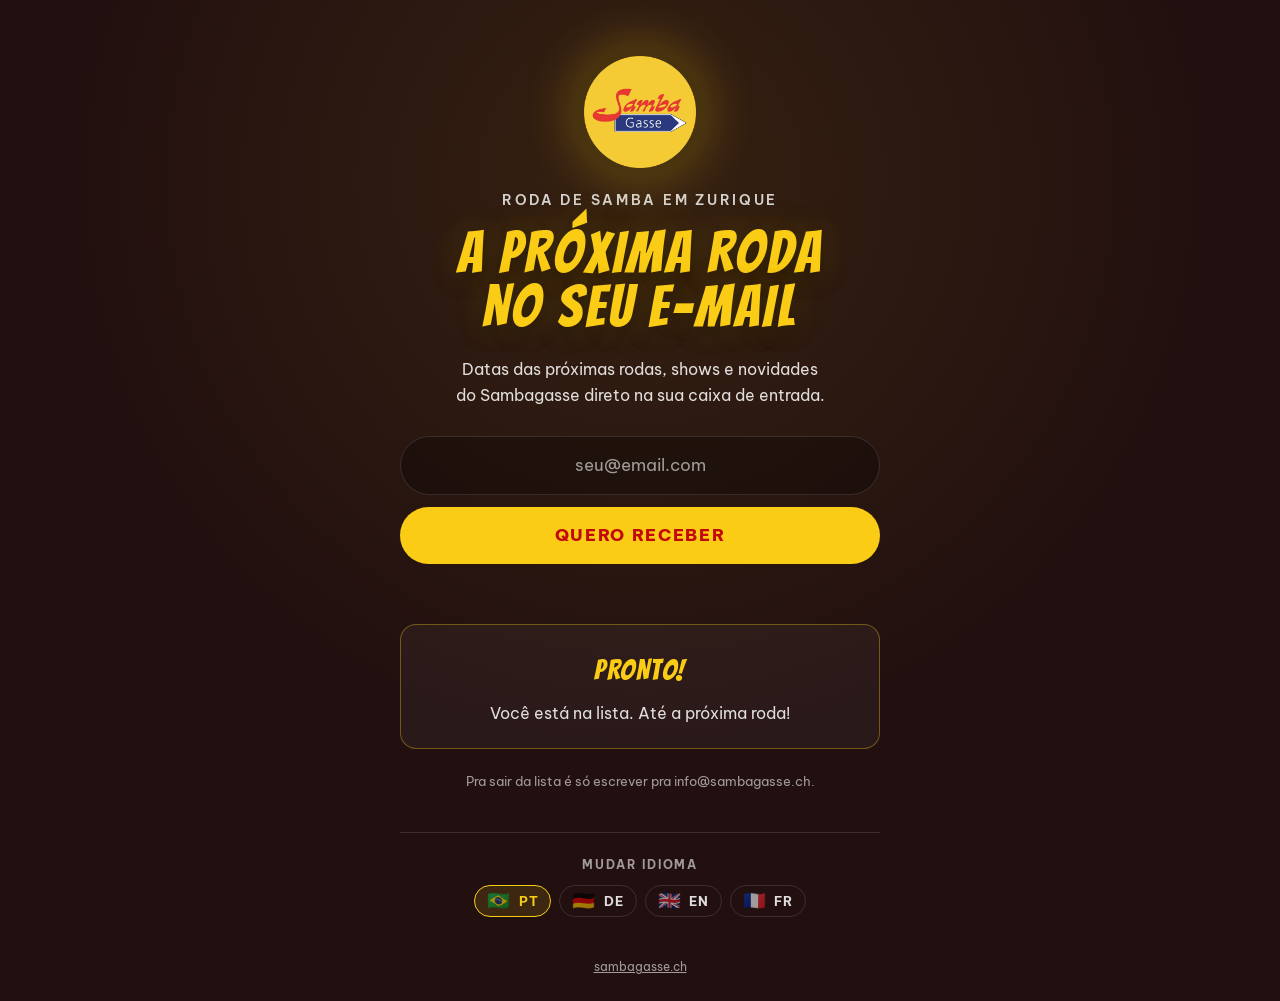
==== index.html @ 11bf858c "Página de inscrição na newsletter da Sambagasse Formulário de e-mail em PT/DE/EN/FR que salva na tab" ====
<!doctype html>
<html lang="pt-BR">
<head>
<meta charset="utf-8">
<meta name="viewport" content="width=device-width, initial-scale=1, viewport-fit=cover">
<title>Newsletter Sambagasse</title>
<link rel="icon" href="images/logo.png">
<link rel="preconnect" href="https://fonts.googleapis.com">
<link rel="preconnect" href="https://fonts.gstatic.com" crossorigin>
<link rel="stylesheet" href="https://fonts.googleapis.com/css2?family=Bangers&family=Be+Vietnam+Pro:wght@400;600;700;800&display=swap">
<style>
/* Visual do sambagasse.ch: noite vinho, Bangers amarelo-sol, botão pílula amarelo. Uma coluna centralizada. */
:root {
  --bg: #221010;
  --glass: rgba(255, 255, 255, .04);
  --glass-line: rgba(255, 255, 255, .12);
  --white: #ffffff;
  --text: rgba(255, 255, 255, .86);
  --muted: rgba(255, 255, 255, .58);
  --sun: #facc15;
  --red: #c20a0a;
  --error: #ff8a80;
  --font-heading: "Bangers", "Impact", "Arial Black", sans-serif;
  --font-body: "Be Vietnam Pro", "Helvetica Neue", Arial, sans-serif;
  --ease: .22s cubic-bezier(.4, 0, .2, 1);
  color-scheme: dark;
}
* { box-sizing: border-box; }
html, body { min-height: 100%; }
body {
  margin: 0; background: var(--bg); color: var(--text); font: 16px/1.6 var(--font-body);
  padding: env(safe-area-inset-top, 0px) 16px env(safe-area-inset-bottom, 0px);
  background-image: radial-gradient(circle at 50% 18%, rgba(250,204,21,.09) 0%, transparent 55%);
}
main { max-width: 30rem; margin: 0 auto; padding-block: 56px 40px; display: grid; justify-items: center; gap: 22px; text-align: center; }
.logo { width: 112px; height: 112px; filter: drop-shadow(0 0 10px rgba(0,0,0,.4)) drop-shadow(0 0 28px rgba(250,204,21,.45)); }
.kicker { letter-spacing: .2em; text-transform: uppercase; font-weight: 600; font-size: .85rem; color: rgba(255,255,255,.8); }
h1 { font-family: var(--font-heading); font-weight: 400; color: var(--sun); text-transform: uppercase; letter-spacing: .05em; font-size: clamp(2.6rem, 10vw, 3.6rem); line-height: .95; margin: -8px 0 0; text-wrap: balance; text-shadow: 0 4px 20px rgba(0,0,0,.5), 0 0 30px rgba(250,204,21,.25); }
.lead { margin: 0; max-width: 34ch; }

form { width: 100%; display: grid; gap: 12px; margin-top: 6px; }
label.sr { position: absolute; width: 1px; height: 1px; overflow: hidden; clip: rect(0 0 0 0); white-space: nowrap; }
input[type=email] {
  width: 100%; padding: 15px 20px; border-radius: 9999px; border: 1px solid var(--glass-line);
  background: rgba(0,0,0,.28); color: var(--white); font: inherit; font-size: 1.05rem; text-align: center;
  transition: border-color var(--ease);
}
input[type=email]::placeholder { color: var(--muted); }
input[type=email]:focus { outline: none; border-color: var(--sun); }
input[aria-invalid="true"] { border-color: var(--error); }
button.cta {
  background: var(--sun); color: var(--red); border: 0; border-radius: 9999px; padding: 15px 28px;
  font: inherit; font-size: 1.05rem; font-weight: 800; text-transform: uppercase; letter-spacing: .1em; cursor: pointer;
  transition: transform var(--ease), box-shadow var(--ease), opacity var(--ease);
}
button.cta:hover:not(:disabled) { transform: translateY(-2px) scale(1.02); box-shadow: 0 8px 30px rgba(250,204,21,.4); }
button.cta:disabled { opacity: .6; cursor: wait; }
:focus-visible { outline: 3px solid var(--sun); outline-offset: 3px; }
.hp { position: absolute; left: -9999px; width: 1px; height: 1px; opacity: 0; }

#msg { min-height: 1.6em; margin: 0; font-weight: 600; }
#msg.error { color: var(--error); }
#msg.ok { color: var(--sun); }
.done { display: grid; gap: 8px; background: var(--glass); border: 1px solid rgba(250,204,21,.35); border-radius: 1rem; padding: 22px; width: 100%; }
.done strong { font-family: var(--font-heading); font-weight: 400; font-size: 1.8rem; letter-spacing: .05em; color: var(--sun); text-transform: uppercase; }
.note { font-size: .82rem; color: var(--muted); margin: 0; max-width: 40ch; }

.langs { display: grid; justify-items: center; gap: 10px; margin-top: 18px; padding-top: 22px; border-top: 1px solid var(--glass-line); width: 100%; }
.langs span { font-size: .75rem; letter-spacing: .14em; text-transform: uppercase; color: var(--muted); font-weight: 700; }
.flags { display: flex; gap: 8px; flex-wrap: wrap; justify-content: center; }
.flags button {
  display: inline-flex; align-items: center; gap: 6px; background: transparent; color: var(--text);
  border: 1px solid var(--glass-line); border-radius: 9999px; padding: 5px 12px; cursor: pointer; font: inherit; font-size: .8rem; font-weight: 700; letter-spacing: .06em;
  transition: border-color var(--ease), background var(--ease);
}
.flags button .flag { font-size: 1.15rem; line-height: 1; }
.flags button:hover { border-color: var(--sun); }
.flags button[aria-pressed="true"] { border-color: var(--sun); background: rgba(250,204,21,.12); color: var(--sun); }
footer { color: var(--muted); font-size: .78rem; padding-bottom: 24px; text-align: center; }
footer a { color: inherit; }
@media (prefers-reduced-motion: reduce) { * { transition: none !important; } }
</style>
</head>
<body>
<main>
  <img class="logo" src="images/logo.png" alt="Sambagasse" onerror="this.hidden=true">
  <div class="kicker" data-t="kicker">Roda de Samba em Zurique</div>
  <h1 data-t="title">A próxima roda no seu e-mail</h1>
  <p class="lead" data-t="lead">Datas das próximas rodas, shows e novidades do Sambagasse direto na sua caixa de entrada.</p>

  <form id="form" novalidate>
    <label class="sr" for="email" data-t="label">Seu e-mail</label>
    <input type="email" id="email" name="email" autocomplete="email" inputmode="email" required placeholder="seu@email.com" data-t-placeholder="placeholder">
    <!-- Campo-armadilha pra robôs: pessoas não veem nem preenchem -->
    <input class="hp" type="text" id="website" name="website" tabindex="-1" autocomplete="off" aria-hidden="true">
    <button class="cta" type="submit" id="submit" data-t="button">Quero receber</button>
    <p id="msg" role="status" aria-live="polite"></p>
  </form>

  <div class="done" id="done" hidden>
    <strong data-t="doneTitle">Pronto!</strong>
    <span data-t="doneText">Você está na lista. Até a próxima roda!</span>
  </div>

  <p class="note" data-t="note">Pra sair da lista é só escrever pra info@sambagasse.ch.</p>

  <nav class="langs" aria-labelledby="langLabel">
    <span id="langLabel" data-t="change">Mudar idioma</span>
    <div class="flags">
      <button type="button" data-lang="pt" aria-pressed="true"><span class="flag" aria-hidden="true">🇧🇷</span>PT</button>
      <button type="button" data-lang="de" aria-pressed="false"><span class="flag" aria-hidden="true">🇩🇪</span>DE</button>
      <button type="button" data-lang="en" aria-pressed="false"><span class="flag" aria-hidden="true">🇬🇧</span>EN</button>
      <button type="button" data-lang="fr" aria-pressed="false"><span class="flag" aria-hidden="true">🇫🇷</span>FR</button>
    </div>
  </nav>
</main>
<footer><a href="https://sambagasse.ch" target="_blank" rel="noopener">sambagasse.ch</a></footer>

<script>
// Supabase: URL do projeto e a chave pública (anon / publishable). Nunca coloque a service_role aqui.
const SUPABASE_URL = "https://fixpfxxlnuhwzvbgcykm.supabase.co";
const SUPABASE_KEY = "sb_publishable_9SUF0gKkr4337Ai9i4kCrg_pSaW2sSI";
const TABLE = "emails_newsletter";

const T = {
  pt: {
    html: "pt-BR", kicker: "Roda de Samba em Zurique", title: "A próxima roda no seu e-mail",
    lead: "Datas das próximas rodas, shows e novidades do Sambagasse direto na sua caixa de entrada.",
    label: "Seu e-mail", placeholder: "seu@email.com", button: "Quero receber", sending: "Enviando…",
    doneTitle: "Pronto!", doneText: "Você está na lista. Até a próxima roda!",
    note: "Pra sair da lista é só escrever pra info@sambagasse.ch.", change: "Mudar idioma",
    invalid: "Esse e-mail parece incompleto. Confere e tenta de novo.",
    already: "Esse e-mail já está na lista. Até a próxima roda!",
    error: "Não deu pra salvar agora. Tenta de novo em instantes.",
  },
  de: {
    html: "de-CH", kicker: "Samba-Roda in Zürich", title: "Die nächste Roda in deinem Postfach",
    lead: "Termine der nächsten Rodas, Konzerte und News von Sambagasse direkt in dein Postfach.",
    label: "Deine E-Mail-Adresse", placeholder: "deine@email.ch", button: "Anmelden", sending: "Wird gesendet…",
    doneTitle: "Geschafft!", doneText: "Du bist auf der Liste. Bis zur nächsten Roda!",
    note: "Abmelden kannst du dich jederzeit mit einer Nachricht an info@sambagasse.ch.", change: "Sprache ändern",
    invalid: "Diese E-Mail-Adresse scheint unvollständig. Bitte prüfe sie nochmal.",
    already: "Diese E-Mail-Adresse ist schon auf der Liste. Bis zur nächsten Roda!",
    error: "Das Speichern hat gerade nicht geklappt. Bitte versuch es gleich nochmal.",
  },
  en: {
    html: "en", kicker: "Samba Roda in Zurich", title: "The next roda in your inbox",
    lead: "Dates of upcoming rodas, concerts and Sambagasse news, straight to your inbox.",
    label: "Your email", placeholder: "you@email.com", button: "Sign me up", sending: "Sending…",
    doneTitle: "You're in!", doneText: "You're on the list. See you at the next roda!",
    note: "To leave the list, just write to info@sambagasse.ch.", change: "Change language",
    invalid: "That email looks incomplete. Please check it and try again.",
    already: "That email is already on the list. See you at the next roda!",
    error: "We couldn't save that right now. Please try again in a moment.",
  },
  fr: {
    html: "fr", kicker: "Roda de samba à Zurich", title: "La prochaine roda dans ta boîte mail",
    lead: "Les dates des prochaines rodas, les concerts et les nouvelles de Sambagasse, directement par e-mail.",
    label: "Ton adresse e-mail", placeholder: "toi@email.ch", button: "Je m'inscris", sending: "Envoi…",
    doneTitle: "C'est fait !", doneText: "Tu es sur la liste. À la prochaine roda !",
    note: "Pour te désinscrire, écris simplement à info@sambagasse.ch.", change: "Changer de langue",
    invalid: "Cette adresse e-mail semble incomplète. Vérifie-la et réessaie.",
    already: "Cette adresse est déjà sur la liste. À la prochaine roda !",
    error: "Impossible d'enregistrer pour l'instant. Réessaie dans un instant.",
  },
};

const $ = (id) => document.getElementById(id);
let lang = "pt";

function setLang(next) {
  lang = T[next] ? next : "pt";
  const t = T[lang];
  document.documentElement.lang = t.html;
  document.querySelectorAll("[data-t]").forEach((el) => { el.textContent = t[el.dataset.t]; });
  document.querySelectorAll("[data-t-placeholder]").forEach((el) => { el.placeholder = t[el.dataset.tPlaceholder]; });
  document.querySelectorAll(".flags button").forEach((b) => b.setAttribute("aria-pressed", String(b.dataset.lang === lang)));
  if ($("msg").dataset.key) say($("msg").dataset.key, $("msg").className);
  try { localStorage.setItem("sg-lang", lang); } catch (e) {}
}

function say(key, kind) {
  const msg = $("msg");
  msg.dataset.key = key || "";
  msg.textContent = key ? T[lang][key] : "";
  msg.className = kind || "";
}

function finish(key) {
  $("form").hidden = true;
  $("done").hidden = false;
  if (key === "already") $("done").querySelector("span").textContent = T[lang].already;
}

async function subscribe(e) {
  e.preventDefault();
  const input = $("email");
  const email = input.value.trim().toLowerCase();
  if (!/^[^\s@]+@[^\s@]+\.[^\s@]{2,}$/.test(email)) {
    input.setAttribute("aria-invalid", "true");
    say("invalid", "error");
    input.focus();
    return;
  }
  input.removeAttribute("aria-invalid");
  if ($("website").value) { finish(); return; } // robô: finge sucesso e não salva

  const btn = $("submit");
  btn.disabled = true; btn.textContent = T[lang].sending; say("");
  try {
    const res = await fetch(`${SUPABASE_URL}/rest/v1/${TABLE}`, {
      method: "POST",
      headers: {
        apikey: SUPABASE_KEY,
        Authorization: `Bearer ${SUPABASE_KEY}`,
        "Content-Type": "application/json",
        Prefer: "return=minimal",
      },
      body: JSON.stringify({ email, language: lang }),
    });
    if (res.ok) return finish();
    if (res.status === 409) return finish("already"); // e-mail repetido (índice único)
    console.error("Supabase:", res.status, await res.text());
    say("error", "error");
  } catch (err) {
    console.error("Supabase:", err);
    say("error", "error");
  } finally {
    btn.disabled = false; btn.textContent = T[lang].button;
  }
}

$("form").addEventListener("submit", subscribe);
$("email").addEventListener("input", () => { $("email").removeAttribute("aria-invalid"); if ($("msg").className === "error") say(""); });
document.querySelectorAll(".flags button").forEach((b) => b.addEventListener("click", () => setLang(b.dataset.lang)));

// Abre sempre em português, a não ser que a pessoa já tenha escolhido outro idioma antes
let saved = null;
try { saved = localStorage.getItem("sg-lang"); } catch (e) {}
setLang(saved || "pt");
</script>
</body>
</html>
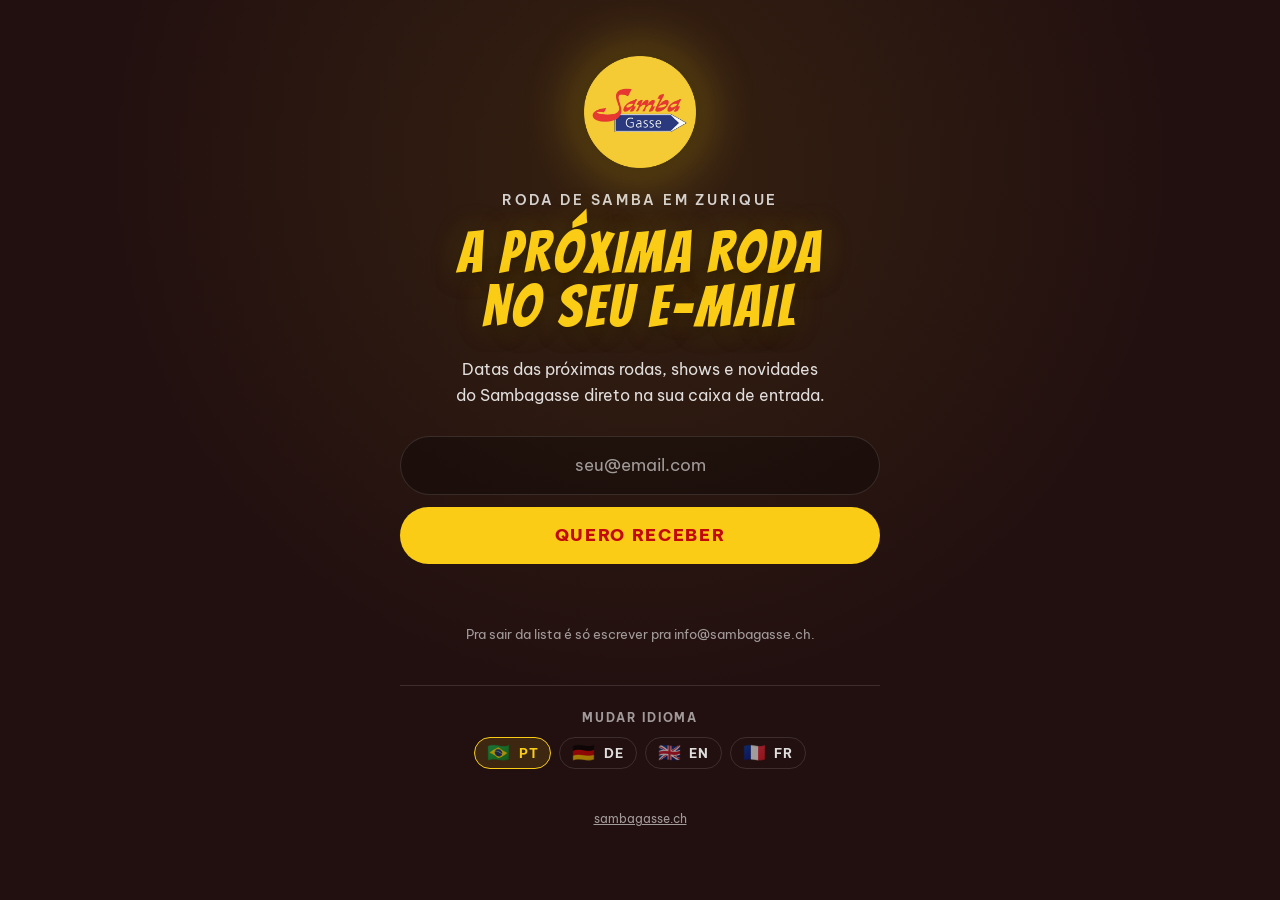
==== commit ef1e5848: "Esconde a mensagem de sucesso até o envio do e-mail Co-Authored-By: Claude Opus 5.5 <noreply@anthrop" ====
--- a/index.html
+++ b/index.html
@@ -26,6 +26,7 @@
   color-scheme: dark;
 }
 * { box-sizing: border-box; }
+[hidden] { display: none !important; }
 html, body { min-height: 100%; }
 body {
   margin: 0; background: var(--bg); color: var(--text); font: 16px/1.6 var(--font-body);
@@ -189,7 +190,9 @@
 function finish(key) {
   $("form").hidden = true;
   $("done").hidden = false;
-  if (key === "already") $("done").querySelector("span").textContent = T[lang].already;
+  const text = $("done").querySelector("span");
+  text.dataset.t = key === "already" ? "already" : "doneText";
+  text.textContent = T[lang][text.dataset.t];
 }
 
 async function subscribe(e) {
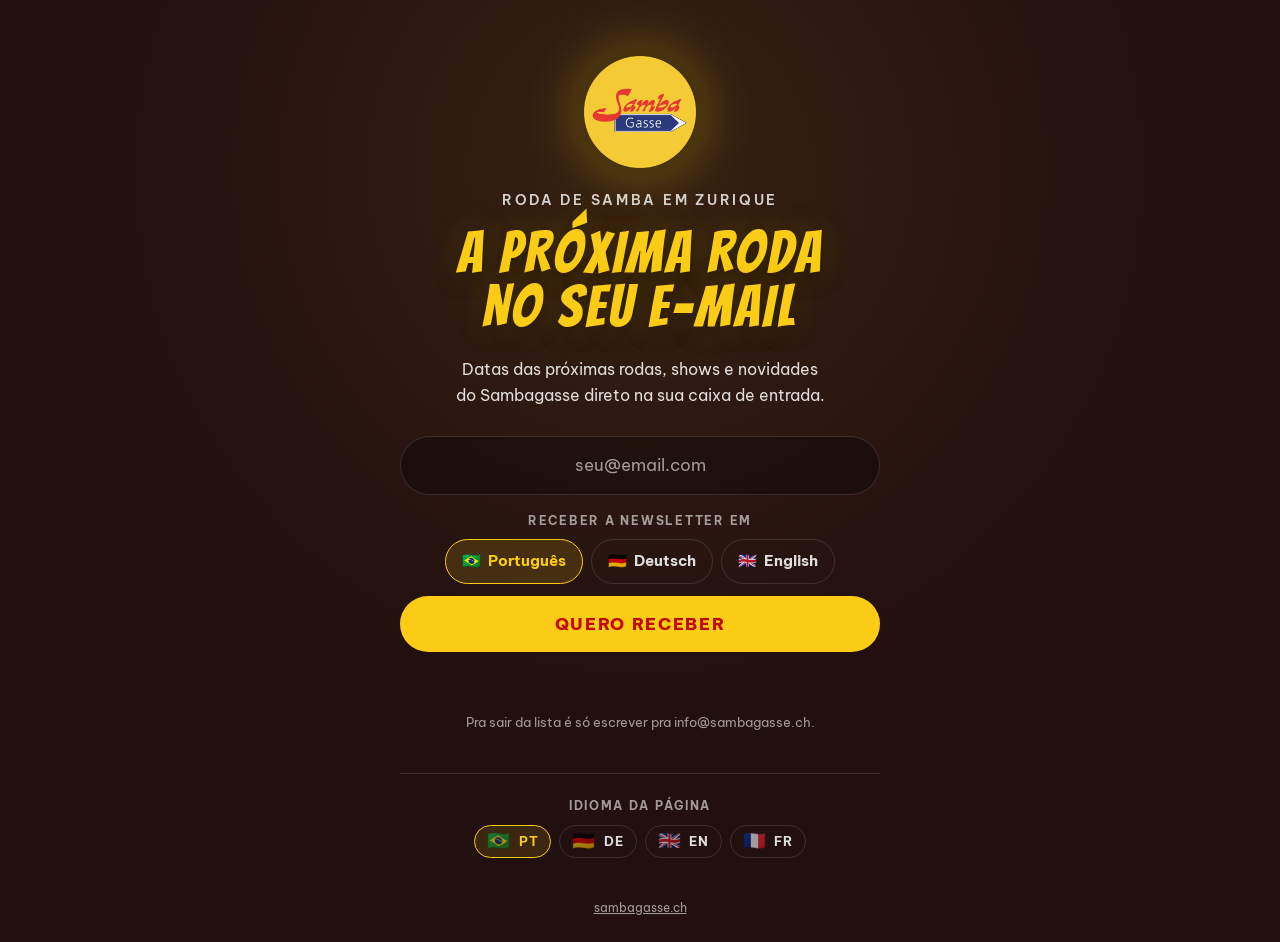
==== commit f1f48ec7: "Escolha do idioma da newsletter: no cadastro e na página idioma.html Co-Authored-By: Claude Opus 5.5" ====
--- a/index.html
+++ b/index.html
@@ -8,79 +8,7 @@
 <link rel="preconnect" href="https://fonts.googleapis.com">
 <link rel="preconnect" href="https://fonts.gstatic.com" crossorigin>
 <link rel="stylesheet" href="https://fonts.googleapis.com/css2?family=Bangers&family=Be+Vietnam+Pro:wght@400;600;700;800&display=swap">
-<style>
-/* Visual do sambagasse.ch: noite vinho, Bangers amarelo-sol, botão pílula amarelo. Uma coluna centralizada. */
-:root {
-  --bg: #221010;
-  --glass: rgba(255, 255, 255, .04);
-  --glass-line: rgba(255, 255, 255, .12);
-  --white: #ffffff;
-  --text: rgba(255, 255, 255, .86);
-  --muted: rgba(255, 255, 255, .58);
-  --sun: #facc15;
-  --red: #c20a0a;
-  --error: #ff8a80;
-  --font-heading: "Bangers", "Impact", "Arial Black", sans-serif;
-  --font-body: "Be Vietnam Pro", "Helvetica Neue", Arial, sans-serif;
-  --ease: .22s cubic-bezier(.4, 0, .2, 1);
-  color-scheme: dark;
-}
-* { box-sizing: border-box; }
-[hidden] { display: none !important; }
-html, body { min-height: 100%; }
-body {
-  margin: 0; background: var(--bg); color: var(--text); font: 16px/1.6 var(--font-body);
-  padding: env(safe-area-inset-top, 0px) 16px env(safe-area-inset-bottom, 0px);
-  background-image: radial-gradient(circle at 50% 18%, rgba(250,204,21,.09) 0%, transparent 55%);
-}
-main { max-width: 30rem; margin: 0 auto; padding-block: 56px 40px; display: grid; justify-items: center; gap: 22px; text-align: center; }
-.logo { width: 112px; height: 112px; filter: drop-shadow(0 0 10px rgba(0,0,0,.4)) drop-shadow(0 0 28px rgba(250,204,21,.45)); }
-.kicker { letter-spacing: .2em; text-transform: uppercase; font-weight: 600; font-size: .85rem; color: rgba(255,255,255,.8); }
-h1 { font-family: var(--font-heading); font-weight: 400; color: var(--sun); text-transform: uppercase; letter-spacing: .05em; font-size: clamp(2.6rem, 10vw, 3.6rem); line-height: .95; margin: -8px 0 0; text-wrap: balance; text-shadow: 0 4px 20px rgba(0,0,0,.5), 0 0 30px rgba(250,204,21,.25); }
-.lead { margin: 0; max-width: 34ch; }
-
-form { width: 100%; display: grid; gap: 12px; margin-top: 6px; }
-label.sr { position: absolute; width: 1px; height: 1px; overflow: hidden; clip: rect(0 0 0 0); white-space: nowrap; }
-input[type=email] {
-  width: 100%; padding: 15px 20px; border-radius: 9999px; border: 1px solid var(--glass-line);
-  background: rgba(0,0,0,.28); color: var(--white); font: inherit; font-size: 1.05rem; text-align: center;
-  transition: border-color var(--ease);
-}
-input[type=email]::placeholder { color: var(--muted); }
-input[type=email]:focus { outline: none; border-color: var(--sun); }
-input[aria-invalid="true"] { border-color: var(--error); }
-button.cta {
-  background: var(--sun); color: var(--red); border: 0; border-radius: 9999px; padding: 15px 28px;
-  font: inherit; font-size: 1.05rem; font-weight: 800; text-transform: uppercase; letter-spacing: .1em; cursor: pointer;
-  transition: transform var(--ease), box-shadow var(--ease), opacity var(--ease);
-}
-button.cta:hover:not(:disabled) { transform: translateY(-2px) scale(1.02); box-shadow: 0 8px 30px rgba(250,204,21,.4); }
-button.cta:disabled { opacity: .6; cursor: wait; }
-:focus-visible { outline: 3px solid var(--sun); outline-offset: 3px; }
-.hp { position: absolute; left: -9999px; width: 1px; height: 1px; opacity: 0; }
-
-#msg { min-height: 1.6em; margin: 0; font-weight: 600; }
-#msg.error { color: var(--error); }
-#msg.ok { color: var(--sun); }
-.done { display: grid; gap: 8px; background: var(--glass); border: 1px solid rgba(250,204,21,.35); border-radius: 1rem; padding: 22px; width: 100%; }
-.done strong { font-family: var(--font-heading); font-weight: 400; font-size: 1.8rem; letter-spacing: .05em; color: var(--sun); text-transform: uppercase; }
-.note { font-size: .82rem; color: var(--muted); margin: 0; max-width: 40ch; }
-
-.langs { display: grid; justify-items: center; gap: 10px; margin-top: 18px; padding-top: 22px; border-top: 1px solid var(--glass-line); width: 100%; }
-.langs span { font-size: .75rem; letter-spacing: .14em; text-transform: uppercase; color: var(--muted); font-weight: 700; }
-.flags { display: flex; gap: 8px; flex-wrap: wrap; justify-content: center; }
-.flags button {
-  display: inline-flex; align-items: center; gap: 6px; background: transparent; color: var(--text);
-  border: 1px solid var(--glass-line); border-radius: 9999px; padding: 5px 12px; cursor: pointer; font: inherit; font-size: .8rem; font-weight: 700; letter-spacing: .06em;
-  transition: border-color var(--ease), background var(--ease);
-}
-.flags button .flag { font-size: 1.15rem; line-height: 1; }
-.flags button:hover { border-color: var(--sun); }
-.flags button[aria-pressed="true"] { border-color: var(--sun); background: rgba(250,204,21,.12); color: var(--sun); }
-footer { color: var(--muted); font-size: .78rem; padding-bottom: 24px; text-align: center; }
-footer a { color: inherit; }
-@media (prefers-reduced-motion: reduce) { * { transition: none !important; } }
-</style>
+<link rel="stylesheet" href="style.css">
 </head>
 <body>
 <main>
@@ -92,6 +20,14 @@
   <form id="form" novalidate>
     <label class="sr" for="email" data-t="label">Seu e-mail</label>
     <input type="email" id="email" name="email" autocomplete="email" inputmode="email" required placeholder="seu@email.com" data-t-placeholder="placeholder">
+    <fieldset class="pick">
+      <legend data-t="pick">Receber a newsletter em</legend>
+      <div class="choices">
+        <label><input type="radio" name="nl" value="pt" checked><span aria-hidden="true">🇧🇷</span>Português</label>
+        <label><input type="radio" name="nl" value="de"><span aria-hidden="true">🇩🇪</span>Deutsch</label>
+        <label><input type="radio" name="nl" value="en"><span aria-hidden="true">🇬🇧</span>English</label>
+      </div>
+    </fieldset>
     <!-- Campo-armadilha pra robôs: pessoas não veem nem preenchem -->
     <input class="hp" type="text" id="website" name="website" tabindex="-1" autocomplete="off" aria-hidden="true">
     <button class="cta" type="submit" id="submit" data-t="button">Quero receber</button>
@@ -101,12 +37,13 @@
   <div class="done" id="done" hidden>
     <strong data-t="doneTitle">Pronto!</strong>
     <span data-t="doneText">Você está na lista. Até a próxima roda!</span>
+    <a id="latest" href="2026-11/pt.html" data-t="latest">Ler a última newsletter</a>
   </div>
 
   <p class="note" data-t="note">Pra sair da lista é só escrever pra info@sambagasse.ch.</p>
 
   <nav class="langs" aria-labelledby="langLabel">
-    <span id="langLabel" data-t="change">Mudar idioma</span>
+    <span id="langLabel" data-t="change">Idioma da página</span>
     <div class="flags">
       <button type="button" data-lang="pt" aria-pressed="true"><span class="flag" aria-hidden="true">🇧🇷</span>PT</button>
       <button type="button" data-lang="de" aria-pressed="false"><span class="flag" aria-hidden="true">🇩🇪</span>DE</button>
@@ -122,6 +59,9 @@
 const SUPABASE_URL = "https://fixpfxxlnuhwzvbgcykm.supabase.co";
 const SUPABASE_KEY = "sb_publishable_9SUF0gKkr4337Ai9i4kCrg_pSaW2sSI";
 const TABLE = "emails_newsletter";
+const PREFS = "idioma_newsletter";   // language changes (insert-only, several rows per e-mail allowed)
+const LATEST = "2026-11";            // folder of the latest issue: LATEST/<pt|de|en>.html
+const NL_LANGS = ["pt", "de", "en"]; // the newsletter exists in these languages
 
 const T = {
   pt: {
@@ -129,7 +69,7 @@
     lead: "Datas das próximas rodas, shows e novidades do Sambagasse direto na sua caixa de entrada.",
     label: "Seu e-mail", placeholder: "seu@email.com", button: "Quero receber", sending: "Enviando…",
     doneTitle: "Pronto!", doneText: "Você está na lista. Até a próxima roda!",
-    note: "Pra sair da lista é só escrever pra info@sambagasse.ch.", change: "Mudar idioma",
+    note: "Pra sair da lista é só escrever pra info@sambagasse.ch.", change: "Idioma da página", pick: "Receber a newsletter em", latest: "Ler a última newsletter",
     invalid: "Esse e-mail parece incompleto. Confere e tenta de novo.",
     already: "Esse e-mail já está na lista. Até a próxima roda!",
     error: "Não deu pra salvar agora. Tenta de novo em instantes.",
@@ -139,7 +79,7 @@
     lead: "Termine der nächsten Rodas, Konzerte und News von Sambagasse direkt in dein Postfach.",
     label: "Deine E-Mail-Adresse", placeholder: "deine@email.ch", button: "Anmelden", sending: "Wird gesendet…",
     doneTitle: "Geschafft!", doneText: "Du bist auf der Liste. Bis zur nächsten Roda!",
-    note: "Abmelden kannst du dich jederzeit mit einer Nachricht an info@sambagasse.ch.", change: "Sprache ändern",
+    note: "Abmelden kannst du dich jederzeit mit einer Nachricht an info@sambagasse.ch.", change: "Sprache der Seite", pick: "Newsletter erhalten auf", latest: "Den letzten Newsletter lesen",
     invalid: "Diese E-Mail-Adresse scheint unvollständig. Bitte prüfe sie nochmal.",
     already: "Diese E-Mail-Adresse ist schon auf der Liste. Bis zur nächsten Roda!",
     error: "Das Speichern hat gerade nicht geklappt. Bitte versuch es gleich nochmal.",
@@ -149,7 +89,7 @@
     lead: "Dates of upcoming rodas, concerts and Sambagasse news, straight to your inbox.",
     label: "Your email", placeholder: "you@email.com", button: "Sign me up", sending: "Sending…",
     doneTitle: "You're in!", doneText: "You're on the list. See you at the next roda!",
-    note: "To leave the list, just write to info@sambagasse.ch.", change: "Change language",
+    note: "To leave the list, just write to info@sambagasse.ch.", change: "Page language", pick: "Get the newsletter in", latest: "Read the latest newsletter",
     invalid: "That email looks incomplete. Please check it and try again.",
     already: "That email is already on the list. See you at the next roda!",
     error: "We couldn't save that right now. Please try again in a moment.",
@@ -159,7 +99,7 @@
     lead: "Les dates des prochaines rodas, les concerts et les nouvelles de Sambagasse, directement par e-mail.",
     label: "Ton adresse e-mail", placeholder: "toi@email.ch", button: "Je m'inscris", sending: "Envoi…",
     doneTitle: "C'est fait !", doneText: "Tu es sur la liste. À la prochaine roda !",
-    note: "Pour te désinscrire, écris simplement à info@sambagasse.ch.", change: "Changer de langue",
+    note: "Pour te désinscrire, écris simplement à info@sambagasse.ch.", change: "Langue de la page", pick: "Recevoir la newsletter en", latest: "Lire la dernière newsletter",
     invalid: "Cette adresse e-mail semble incomplète. Vérifie-la et réessaie.",
     already: "Cette adresse est déjà sur la liste. À la prochaine roda !",
     error: "Impossible d'enregistrer pour l'instant. Réessaie dans un instant.",
@@ -168,6 +108,18 @@
 
 const $ = (id) => document.getElementById(id);
 let lang = "pt";
+let nlTouched = false;
+
+const nlLang = () => document.querySelector('input[name="nl"]:checked').value;
+function setNl(code) { document.querySelector(`input[name="nl"][value="${code}"]`).checked = true; }
+
+function insert(table, row) {
+  return fetch(`${SUPABASE_URL}/rest/v1/${table}`, {
+    method: "POST",
+    headers: { apikey: SUPABASE_KEY, Authorization: `Bearer ${SUPABASE_KEY}`, "Content-Type": "application/json", Prefer: "return=minimal" },
+    body: JSON.stringify(row),
+  });
+}
 
 function setLang(next) {
   lang = T[next] ? next : "pt";
@@ -177,6 +129,7 @@
   document.querySelectorAll("[data-t-placeholder]").forEach((el) => { el.placeholder = t[el.dataset.tPlaceholder]; });
   document.querySelectorAll(".flags button").forEach((b) => b.setAttribute("aria-pressed", String(b.dataset.lang === lang)));
   if ($("msg").dataset.key) say($("msg").dataset.key, $("msg").className);
+  if (!nlTouched) setNl(NL_LANGS.includes(lang) ? lang : "en"); // follow the page until the visitor picks
   try { localStorage.setItem("sg-lang", lang); } catch (e) {}
 }
 
@@ -193,6 +146,7 @@
   const text = $("done").querySelector("span");
   text.dataset.t = key === "already" ? "already" : "doneText";
   text.textContent = T[lang][text.dataset.t];
+  $("latest").href = `${LATEST}/${nlLang()}.html`;
 }
 
 async function subscribe(e) {
@@ -211,18 +165,13 @@
   const btn = $("submit");
   btn.disabled = true; btn.textContent = T[lang].sending; say("");
   try {
-    const res = await fetch(`${SUPABASE_URL}/rest/v1/${TABLE}`, {
-      method: "POST",
-      headers: {
-        apikey: SUPABASE_KEY,
-        Authorization: `Bearer ${SUPABASE_KEY}`,
-        "Content-Type": "application/json",
-        Prefer: "return=minimal",
-      },
-      body: JSON.stringify({ email, language: lang }),
-    });
+    const language = nlLang();
+    const res = await insert(TABLE, { email, language });
     if (res.ok) return finish();
-    if (res.status === 409) return finish("already"); // e-mail repetido (índice único)
+    if (res.status === 409) { // e-mail repetido (índice único): guarda o idioma escolhido agora
+      await insert(PREFS, { email, language }).catch(() => {});
+      return finish("already");
+    }
     console.error("Supabase:", res.status, await res.text());
     say("error", "error");
   } catch (err) {
@@ -236,6 +185,7 @@
 $("form").addEventListener("submit", subscribe);
 $("email").addEventListener("input", () => { $("email").removeAttribute("aria-invalid"); if ($("msg").className === "error") say(""); });
 document.querySelectorAll(".flags button").forEach((b) => b.addEventListener("click", () => setLang(b.dataset.lang)));
+document.querySelectorAll('input[name="nl"]').forEach((r) => r.addEventListener("change", () => { nlTouched = true; }));
 
 // Abre sempre em português, a não ser que a pessoa já tenha escolhido outro idioma antes
 let saved = null;
--- a/style.css
+++ b/style.css
@@ -0,0 +1,85 @@
+/* Visual do sambagasse.ch: noite vinho, Bangers amarelo-sol, botão pílula amarelo. Uma coluna centralizada. */
+:root {
+  --bg: #221010;
+  --glass: rgba(255, 255, 255, .04);
+  --glass-line: rgba(255, 255, 255, .12);
+  --white: #ffffff;
+  --text: rgba(255, 255, 255, .86);
+  --muted: rgba(255, 255, 255, .58);
+  --sun: #facc15;
+  --red: #c20a0a;
+  --error: #ff8a80;
+  --font-heading: "Bangers", "Impact", "Arial Black", sans-serif;
+  --font-body: "Be Vietnam Pro", "Helvetica Neue", Arial, sans-serif;
+  --ease: .22s cubic-bezier(.4, 0, .2, 1);
+  color-scheme: dark;
+}
+* { box-sizing: border-box; }
+[hidden] { display: none !important; }
+html, body { min-height: 100%; }
+body {
+  margin: 0; background: var(--bg); color: var(--text); font: 16px/1.6 var(--font-body);
+  padding: env(safe-area-inset-top, 0px) 16px env(safe-area-inset-bottom, 0px);
+  background-image: radial-gradient(circle at 50% 18%, rgba(250,204,21,.09) 0%, transparent 55%);
+}
+main { max-width: 30rem; margin: 0 auto; padding-block: 56px 40px; display: grid; justify-items: center; gap: 22px; text-align: center; }
+.logo { width: 112px; height: 112px; filter: drop-shadow(0 0 10px rgba(0,0,0,.4)) drop-shadow(0 0 28px rgba(250,204,21,.45)); }
+.kicker { letter-spacing: .2em; text-transform: uppercase; font-weight: 600; font-size: .85rem; color: rgba(255,255,255,.8); }
+h1 { font-family: var(--font-heading); font-weight: 400; color: var(--sun); text-transform: uppercase; letter-spacing: .05em; font-size: clamp(2.6rem, 10vw, 3.6rem); line-height: .95; margin: -8px 0 0; text-wrap: balance; text-shadow: 0 4px 20px rgba(0,0,0,.5), 0 0 30px rgba(250,204,21,.25); }
+.lead { margin: 0; max-width: 34ch; }
+
+form { width: 100%; display: grid; gap: 12px; margin-top: 6px; }
+.sr { position: absolute; width: 1px; height: 1px; overflow: hidden; clip: rect(0 0 0 0); white-space: nowrap; }
+input[type=email] {
+  width: 100%; padding: 15px 20px; border-radius: 9999px; border: 1px solid var(--glass-line);
+  background: rgba(0,0,0,.28); color: var(--white); font: inherit; font-size: 1.05rem; text-align: center;
+  transition: border-color var(--ease);
+}
+input[type=email]::placeholder { color: var(--muted); }
+input[type=email]:focus { outline: none; border-color: var(--sun); }
+input[aria-invalid="true"] { border-color: var(--error); }
+button.cta {
+  background: var(--sun); color: var(--red); border: 0; border-radius: 9999px; padding: 15px 28px;
+  font: inherit; font-size: 1.05rem; font-weight: 800; text-transform: uppercase; letter-spacing: .1em; cursor: pointer;
+  transition: transform var(--ease), box-shadow var(--ease), opacity var(--ease);
+}
+button.cta:hover:not(:disabled) { transform: translateY(-2px) scale(1.02); box-shadow: 0 8px 30px rgba(250,204,21,.4); }
+button.cta:disabled { opacity: .6; cursor: wait; }
+:focus-visible { outline: 3px solid var(--sun); outline-offset: 3px; }
+.hp { position: absolute; left: -9999px; width: 1px; height: 1px; opacity: 0; }
+
+#msg { min-height: 1.6em; margin: 0; font-weight: 600; }
+#msg.error { color: var(--error); }
+#msg.ok { color: var(--sun); }
+.done { display: grid; gap: 8px; background: var(--glass); border: 1px solid rgba(250,204,21,.35); border-radius: 1rem; padding: 22px; width: 100%; }
+.done strong { font-family: var(--font-heading); font-weight: 400; font-size: 1.8rem; letter-spacing: .05em; color: var(--sun); text-transform: uppercase; }
+.note { font-size: .82rem; color: var(--muted); margin: 0; max-width: 40ch; }
+
+.langs { display: grid; justify-items: center; gap: 10px; margin-top: 18px; padding-top: 22px; border-top: 1px solid var(--glass-line); width: 100%; }
+.langs span { font-size: .75rem; letter-spacing: .14em; text-transform: uppercase; color: var(--muted); font-weight: 700; }
+.flags { display: flex; gap: 8px; flex-wrap: wrap; justify-content: center; }
+.flags button {
+  display: inline-flex; align-items: center; gap: 6px; background: transparent; color: var(--text);
+  border: 1px solid var(--glass-line); border-radius: 9999px; padding: 5px 12px; cursor: pointer; font: inherit; font-size: .8rem; font-weight: 700; letter-spacing: .06em;
+  transition: border-color var(--ease), background var(--ease);
+}
+.flags button .flag { font-size: 1.15rem; line-height: 1; }
+.flags button:hover { border-color: var(--sun); }
+.flags button[aria-pressed="true"] { border-color: var(--sun); background: rgba(250,204,21,.12); color: var(--sun); }
+footer { color: var(--muted); font-size: .78rem; padding-bottom: 24px; text-align: center; }
+footer a { color: inherit; }
+
+/* Newsletter language choice (sign-up and idioma.html) */
+fieldset.pick { border: 0; margin: 4px 0 0; padding: 0; display: grid; justify-items: center; gap: 8px; }
+fieldset.pick legend { padding: 0; margin-bottom: 8px; font-size: .78rem; letter-spacing: .14em; text-transform: uppercase; color: var(--muted); font-weight: 700; }
+.choices { display: flex; gap: 8px; flex-wrap: wrap; justify-content: center; }
+.choices label {
+  display: inline-flex; align-items: center; gap: 7px; border: 1px solid var(--glass-line); border-radius: 9999px;
+  padding: 9px 16px; cursor: pointer; font-weight: 700; font-size: .95rem; transition: border-color var(--ease), background var(--ease);
+}
+.choices label:hover { border-color: var(--sun); }
+.choices input { position: absolute; opacity: 0; pointer-events: none; }
+.choices label:has(input:checked) { border-color: var(--sun); background: rgba(250,204,21,.14); color: var(--sun); }
+.choices label:has(input:focus-visible) { outline: 3px solid var(--sun); outline-offset: 3px; }
+.done a { color: var(--sun); font-weight: 700; }
+@media (prefers-reduced-motion: reduce) { * { transition: none !important; } }
